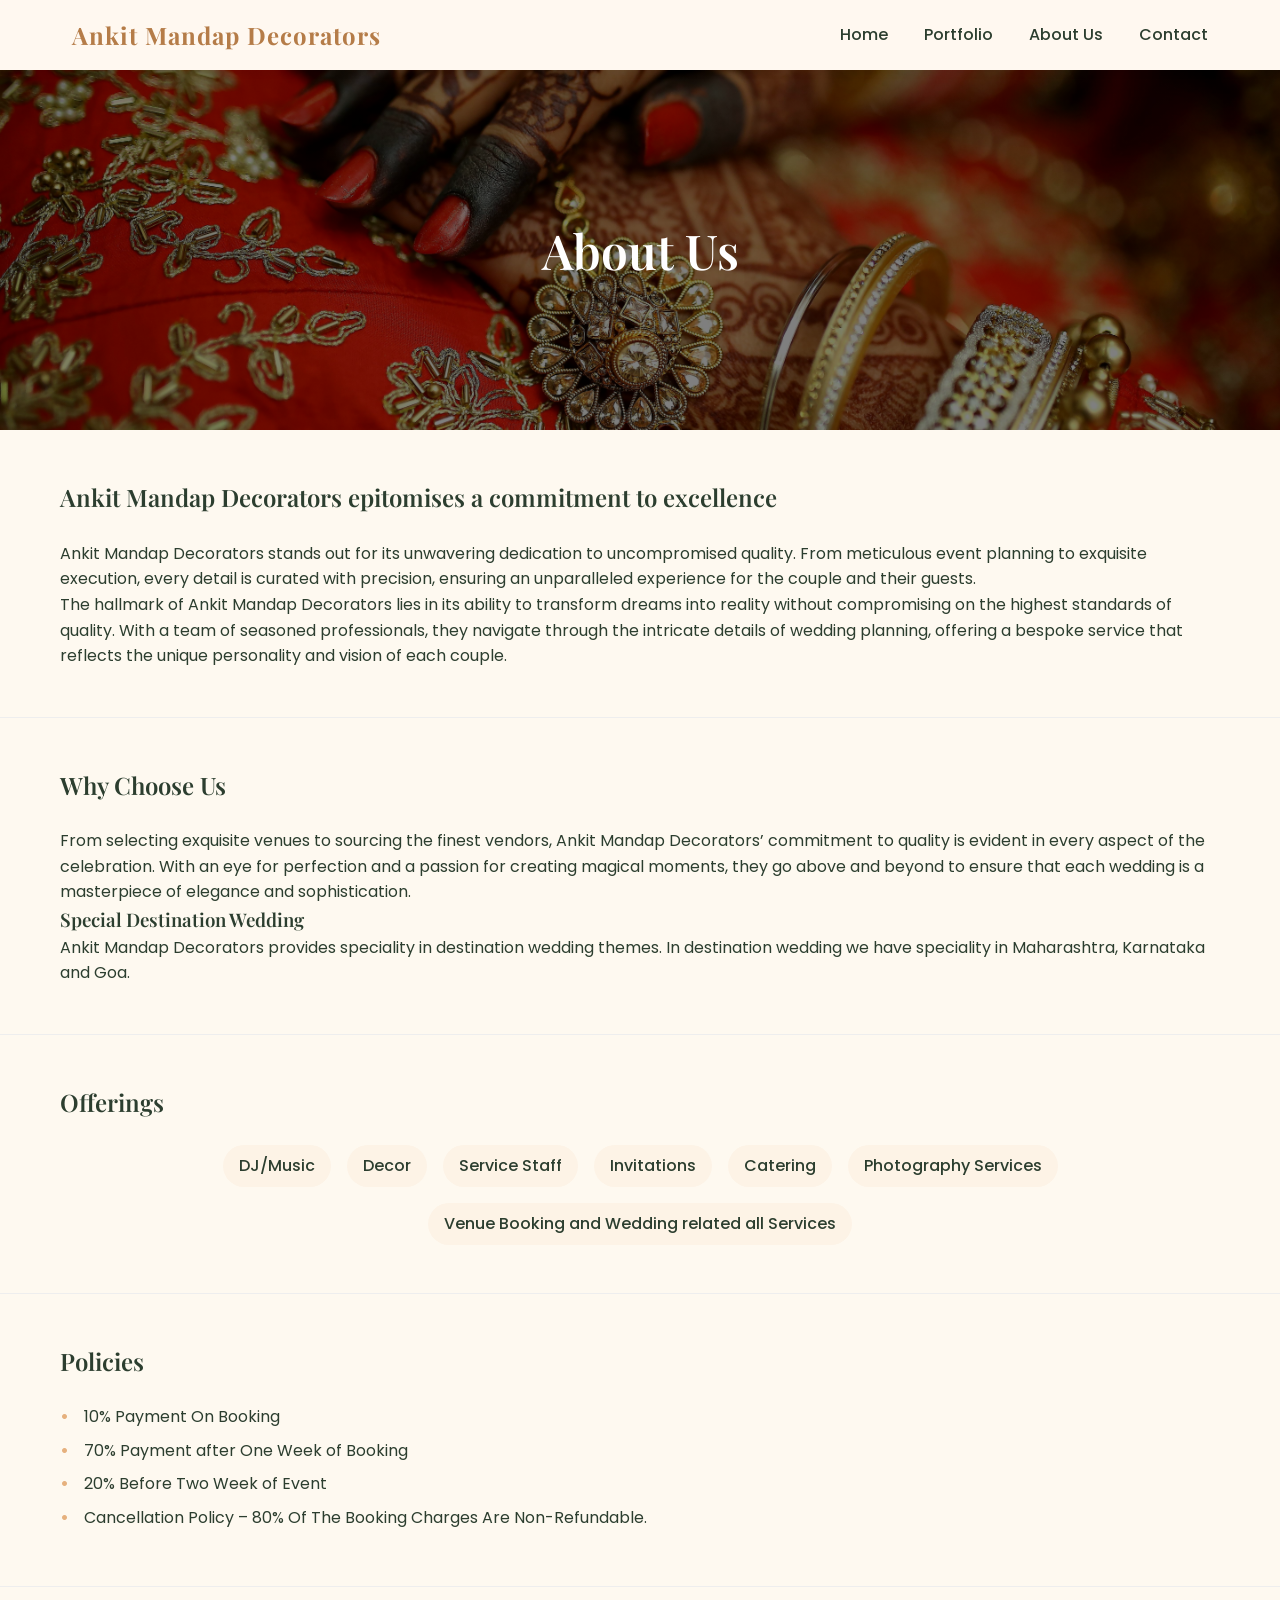
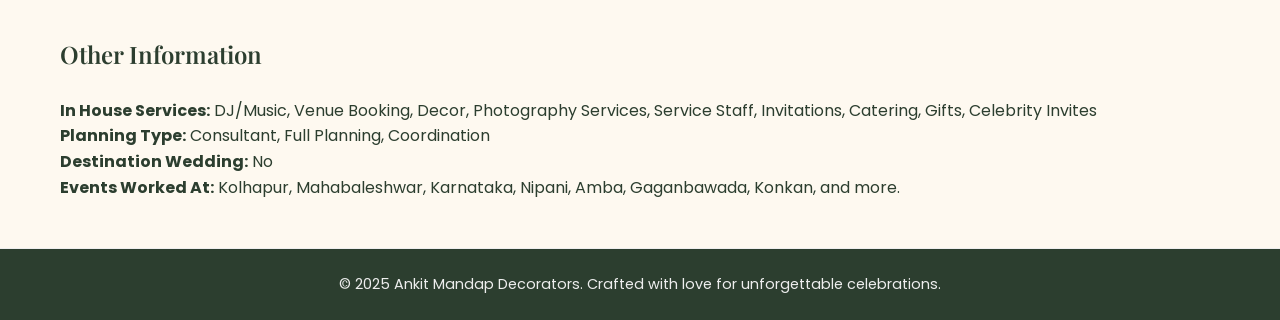
==== about.html @ 7919388d "Add files via upload" ====
<!DOCTYPE html>
<html lang="en">
<head>
    <meta charset="UTF-8">
    <meta name="viewport" content="width=device-width, initial-scale=1.0">
    <title>About Us | Ankit Mandap Decorators</title>
    <link rel="stylesheet" href="style.css">
    <link href="https://fonts.googleapis.com/css2?family=Playfair+Display:wght@400;600;700&family=Poppins:wght@300;400;500;600&display=swap" rel="stylesheet">
    <link rel="stylesheet" href="https://cdnjs.cloudflare.com/ajax/libs/font-awesome/6.0.0-beta3/css/all.min.css">
    <link rel="icon" href="assets/favicon.ico">
</head>
<body>
    <header>
        <nav>
            <div class="logo">Ankit Mandap Decorators</div>
            <div class="menu-icon" id="menuIcon">
                <i class="fas fa-bars"></i>
            </div>
            <div class="nav-links" id="navLinks">
                <a href="index.html">Home</a>
                <a href="portfolio.html">Portfolio</a>
                <a href="about.html">About Us</a>
                <a href="contact.html">Contact</a>
            </div>
        </nav>
    </header>

    <main>
        <section class="page-hero">
            <div class="container">
                <h1>About Us</h1>
            </div>
        </section>

        <section class="about-intro">
            <div class="container">
                <h2>Ankit Mandap Decorators epitomises a commitment to excellence</h2>
                <p>Ankit Mandap Decorators stands out for its unwavering dedication to uncompromised quality. From meticulous event planning to exquisite execution, every detail is curated with precision, ensuring an unparalleled experience for the couple and their guests.</p>
                <p>The hallmark of Ankit Mandap Decorators lies in its ability to transform dreams into reality without compromising on the highest standards of quality. With a team of seasoned professionals, they navigate through the intricate details of wedding planning, offering a bespoke service that reflects the unique personality and vision of each couple.</p>
            </div>
        </section>

        <section class="why-choose">
            <div class="container">
                <h2>Why Choose Us</h2>
                <p>From selecting exquisite venues to sourcing the finest vendors, Ankit Mandap Decorators’ commitment to quality is evident in every aspect of the celebration. With an eye for perfection and a passion for creating magical moments, they go above and beyond to ensure that each wedding is a masterpiece of elegance and sophistication.</p>
                <h3>Special Destination Wedding</h3>
                <p>Ankit Mandap Decorators provides speciality in destination wedding themes. In destination wedding we have speciality in Maharashtra, Karnataka and Goa.</p>
            </div>
        </section>

        <section class="offerings">
            <div class="container">
                <h2>Offerings</h2>
                <div class="offerings-grid">
                    <span>DJ/Music</span><span>Decor</span><span>Service Staff</span>
                    <span>Invitations</span><span>Catering</span><span>Photography Services</span>
                    <span>Venue Booking and Wedding related all Services</span>
                </div>
            </div>
        </section>

        <section class="policies">
            <div class="container">
                <h2>Policies</h2>
                <ul>
                    <li>10% Payment On Booking</li>
                    <li>70% Payment after One Week of Booking</li>
                    <li>20% Before Two Week of Event</li>
                    <li>Cancellation Policy – 80% Of The Booking Charges Are Non-Refundable.</li>
                </ul>
            </div>
        </section>

        <section class="other-info">
            <div class="container">
                <h2>Other Information</h2>
                <p><strong>In House Services:</strong> DJ/Music, Venue Booking, Decor, Photography Services, Service Staff, Invitations, Catering, Gifts, Celebrity Invites</p>
                <p><strong>Planning Type:</strong> Consultant, Full Planning, Coordination</p>
                <p><strong>Destination Wedding:</strong> No</p>
                <p><strong>Events Worked At:</strong> Kolhapur, Mahabaleshwar, Karnataka, Nipani, Amba, Gaganbawada, Konkan, and more.</p>
            </div>
        </section>
    </main>

    <footer>
        <p>&copy; 2025 Ankit Mandap Decorators. Crafted with love for unforgettable celebrations.</p>
    </footer>

    <script src="script.js"></script>
</body>
</html>
---- style.css ----
/* style.css */
* {
    margin: 0;
    padding: 0;
    box-sizing: border-box;
}

body {
    font-family: 'Poppins', sans-serif;
    line-height: 1.6;
    color: #2c3e2f;
    background-color: #fef9f0;
    overflow-x: hidden;
}

h1, h2, h3 {
    font-family: 'Playfair Display', serif;
    font-weight: 600;
}

.container {
    max-width: 1200px;
    margin: 0 auto;
    padding: 0 20px;
}

/* ===== Header & Navigation ===== */
header {
    background: #fff8f0;
    box-shadow: 0 2px 10px rgba(0,0,0,0.05);
    position: sticky;
    top: 0;
    z-index: 100;
}
nav {
    display: flex;
    justify-content: space-between;
    align-items: center;
    padding: 1rem 2rem;
    max-width: 1200px;
    margin: 0 auto;
}
.logo {
    font-size: 1.5rem;
    font-weight: bold;
    font-family: 'Playfair Display', serif;
    color: #b57c48;
    letter-spacing: 1px;
}
.nav-links a {
    margin-left: 2rem;
    text-decoration: none;
    color: #2c3e2f;
    font-weight: 500;
    transition: color 0.3s ease;
}
.nav-links a:hover {
    color: #e6b17e;
}
.menu-icon {
    display: none;
    font-size: 1.8rem;
    cursor: pointer;
}

/* ===== Hero Section ===== */
.hero {
    background: linear-gradient(rgba(0,0,0,0.4), rgba(0,0,0,0.4)), url('assets/images/hero-bg.jpg') center/cover no-repeat;
    height: 85vh;
    display: flex;
    align-items: center;
    text-align: center;
    color: white;
}
.hero-content {
    width: 100%;
    animation: fadeInUp 1s ease-out;
}
.hero h1 {
    font-size: 3.5rem;
    margin-bottom: 1rem;
    letter-spacing: 1px;
}
.hero p {
    font-size: 1.2rem;
    margin-bottom: 2rem;
}
.btn {
    display: inline-block;
    background: #e6b17e;
    color: white;
    padding: 12px 30px;
    border-radius: 40px;
    text-decoration: none;
    font-weight: 600;
    transition: all 0.3s ease;
    border: none;
    cursor: pointer;
}
.btn:hover {
    background: #c97e3a;
    transform: translateY(-3px);
    box-shadow: 0 5px 15px rgba(0,0,0,0.2);
}

/* ===== Services Section ===== */
.services {
    padding: 4rem 0;
    background: #fff;
}
.service-grid {
    display: flex;
    flex-wrap: wrap;
    justify-content: center;
    gap: 2rem;
}
.service-card {
    text-align: center;
    flex: 1 1 150px;
    max-width: 150px;
    transition: transform 0.3s ease;
}
.service-card:hover {
    transform: translateY(-5px);
}
.service-card .icon {
    background: #fdf3e6;
    width: 100px;
    height: 100px;
    line-height: 100px;
    border-radius: 50%;
    margin: 0 auto 1rem;
    font-size: 2.5rem;
    color: #b57c48;
    transition: all 0.3s ease;
}
.service-card:hover .icon {
    background: #e6b17e;
    color: white;
    transform: scale(1.05);
}
.service-card h3 {
    font-size: 1.2rem;
    font-weight: 600;
}

/* ===== Ideas Section ===== */
.ideas {
    background: #fdf3e6;
    padding: 4rem 0;
    text-align: center;
}
.ideas h2 {
    margin-bottom: 1rem;
}
.ideas p {
    max-width: 700px;
    margin: 0 auto;
    font-size: 1.1rem;
}

/* ===== Testimonials ===== */
.testimonials {
    padding: 4rem 0;
    background: #fff;
}
.testimonial-grid {
    display: grid;
    grid-template-columns: repeat(auto-fit, minmax(320px, 1fr));
    gap: 2rem;
}
.testimonial-card {
    background: #fffaf5;
    padding: 1.5rem;
    border-radius: 20px;
    box-shadow: 0 5px 15px rgba(0,0,0,0.05);
    transition: all 0.3s ease;
}
.testimonial-card:hover {
    transform: translateY(-5px);
    box-shadow: 0 10px 25px rgba(0,0,0,0.1);
}
.testimonial-card h4 {
    font-size: 1.2rem;
    margin-bottom: 0.2rem;
}
.testimonial-card .date {
    color: #b57c48;
    font-size: 0.8rem;
    margin-bottom: 1rem;
    display: inline-block;
}
.testimonial-card p {
    font-style: italic;
    margin-bottom: 1rem;
    color: #4a5b4a;
}
.read-more {
    color: #e6b17e;
    text-decoration: none;
    font-weight: 500;
    cursor: pointer;
    transition: color 0.3s;
}
.read-more:hover {
    color: #b57c48;
}

/* ===== Stats Section ===== */
.stats {
    background: #e6b17e;
    color: white;
    padding: 3rem 0;
    text-align: center;
}
.stats-grid {
    display: flex;
    flex-wrap: wrap;
    justify-content: space-around;
    gap: 2rem;
}
.stat-item {
    flex: 1;
    min-width: 150px;
}
.stat-number {
    font-size: 2.5rem;
    font-weight: 700;
    font-family: 'Playfair Display', serif;
}
.stat-label {
    font-size: 1rem;
    letter-spacing: 1px;
}

/* ===== Contact Section (homepage) ===== */
.contact {
    padding: 4rem 0;
    background: #fff8f0;
}
.contact-grid {
    display: flex;
    flex-wrap: wrap;
    gap: 2rem;
    justify-content: space-between;
}
.contact-info {
    flex: 1;
    min-width: 250px;
}
.contact-info p {
    margin: 1rem 0;
    display: flex;
    align-items: center;
    gap: 10px;
}
.contact-form {
    flex: 1;
    min-width: 250px;
}
.contact-form input, .contact-form textarea {
    width: 100%;
    padding: 12px;
    margin-bottom: 1rem;
    border: 1px solid #ddd;
    border-radius: 8px;
    font-family: inherit;
    transition: border-color 0.3s;
}
.contact-form input:focus, .contact-form textarea:focus {
    outline: none;
    border-color: #e6b17e;
}
.contact-form button {
    background: #b57c48;
    color: white;
    border: none;
    padding: 12px 20px;
    border-radius: 40px;
    cursor: pointer;
    font-weight: 600;
    transition: background 0.3s;
}
.contact-form button:hover {
    background: #c97e3a;
}

/* ===== Footer ===== */
footer {
    background: #2c3e2f;
    color: #eee;
    text-align: center;
    padding: 1.5rem;
    font-size: 0.9rem;
}

/* ===== About Page Specific Styles ===== */
.page-hero {
    background: linear-gradient(rgba(0,0,0,0.5), rgba(0,0,0,0.5)), url('assets/images/about-hero.jpg') center/cover no-repeat;
    height: 40vh;
    display: flex;
    align-items: center;
    justify-content: center;
    text-align: center;
    color: white;
}
.page-hero h1 {
    font-size: 3rem;
}
.about-intro, .why-choose, .offerings, .policies, .other-info {
    padding: 3rem 0;
    border-bottom: 1px solid #eee;
}
.about-intro h2, .why-choose h2, .offerings h2, .policies h2, .other-info h2 {
    margin-bottom: 1.5rem;
}
.offerings-grid {
    display: flex;
    flex-wrap: wrap;
    gap: 1rem;
    justify-content: center;
}
.offerings-grid span {
    background: #fdf3e6;
    padding: 0.5rem 1rem;
    border-radius: 30px;
    font-weight: 500;
}
.policies ul {
    list-style: none;
}
.policies li {
    margin-bottom: 0.5rem;
    position: relative;
    padding-left: 1.5rem;
}
.policies li::before {
    content: "•";
    color: #e6b17e;
    font-weight: bold;
    position: absolute;
    left: 0;
}

/* ===== Portfolio Page Styles ===== */
.portfolio-section {
    padding: 4rem 0;
}
.tab-buttons {
    text-align: center;
    margin-bottom: 2rem;
}
.tab-btn {
    background: none;
    border: none;
    font-size: 1.2rem;
    margin: 0 1rem;
    padding: 0.5rem 1rem;
    cursor: pointer;
    border-bottom: 2px solid transparent;
    transition: all 0.3s;
}
.tab-btn.active {
    border-bottom-color: #e6b17e;
    color: #e6b17e;
}
.tab-content {
    display: none;
    animation: fadeIn 0.5s ease;
}
.tab-content.active {
    display: block;
}
.photo-gallery, .video-grid {
    display: grid;
    grid-template-columns: repeat(auto-fill, minmax(280px, 1fr));
    gap: 1.5rem;
}
.photo-gallery img {
    width: 100%;
    height: 250px;
    object-fit: cover;
    border-radius: 10px;
    transition: transform 0.3s ease, box-shadow 0.3s;
    cursor: pointer;
}
.photo-gallery img:hover {
    transform: scale(1.03);
    box-shadow: 0 10px 20px rgba(0,0,0,0.2);
}
video {
    width: 100%;
    border-radius: 10px;
    outline: none;
}

/* ===== Contact Page Specific ===== */
.contact-page {
    padding: 4rem 0;
}
.contact-page h1 {
    text-align: center;
    margin-bottom: 2rem;
}
.contact-details {
    background: #fffaf5;
    padding: 2rem;
    border-radius: 20px;
}
.contact-details h2 {
    margin-top: 1rem;
    margin-bottom: 0.5rem;
}
.contact-details p, .contact-details address {
    margin-bottom: 0.5rem;
    font-style: normal;
}
.map {
    margin-top: 2rem;
    border-radius: 10px;
    overflow: hidden;
}

/* ===== Animations ===== */
@keyframes fadeInUp {
    from {
        opacity: 0;
        transform: translateY(30px);
    }
    to {
        opacity: 1;
        transform: translateY(0);
    }
}
@keyframes fadeIn {
    from { opacity: 0; }
    to { opacity: 1; }
}

/* ===== Responsive Design ===== */
@media (max-width: 768px) {
    nav {
        flex-wrap: wrap;
    }
    .nav-links {
        display: none;
        width: 100%;
        flex-direction: column;
        text-align: center;
        padding: 1rem 0;
    }
    .nav-links.active {
        display: flex;
    }
    .nav-links a {
        margin: 0.5rem 0;
    }
    .menu-icon {
        display: block;
    }
    .hero h1 {
        font-size: 2.2rem;
    }
    h2 {
        font-size: 1.8rem;
    }
    .service-card {
        flex: 1 1 100px;
    }
    .testimonial-grid {
        grid-template-columns: 1fr;
    }
    .contact-grid {
        flex-direction: column;
    }
    .page-hero h1 {
        font-size: 2rem;
    }
    .offerings-grid {
        gap: 0.8rem;
    }
}
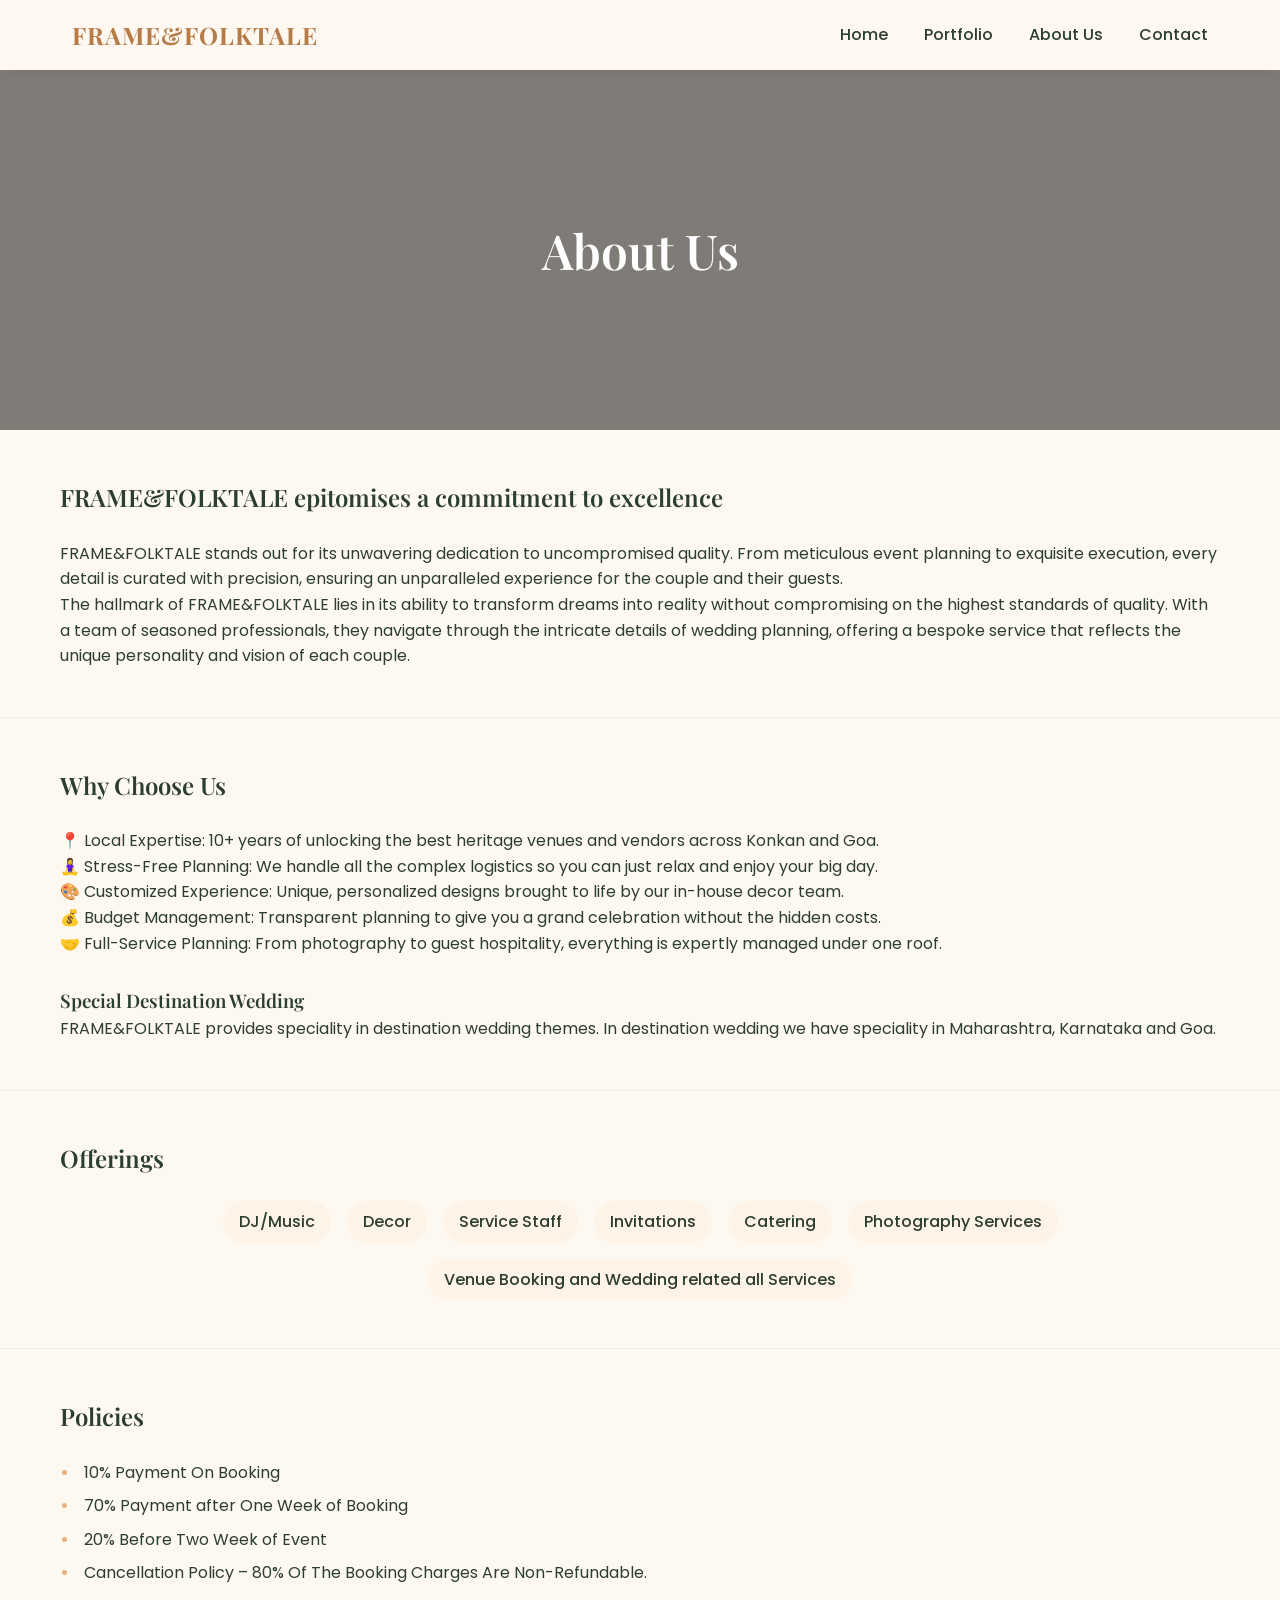
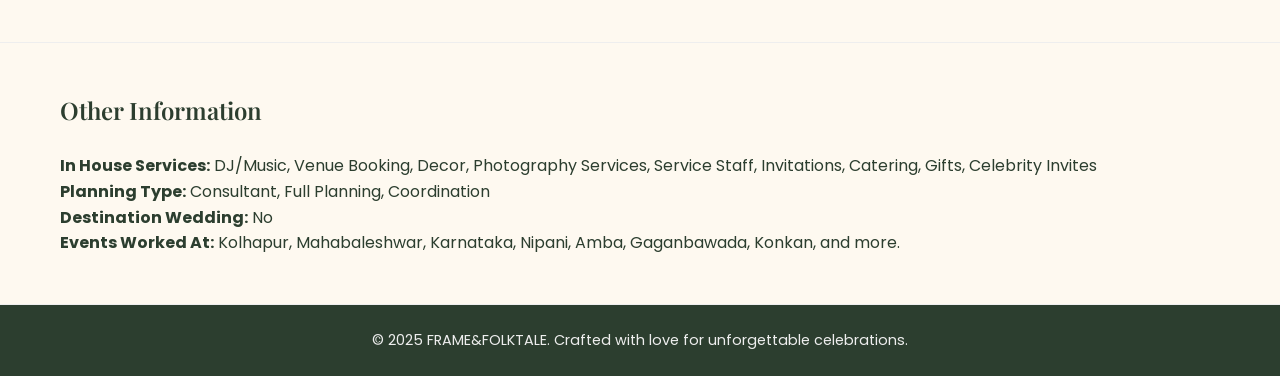
==== commit 7ccde5d5: "address changed" ====
--- a/about.html
+++ b/about.html
@@ -1,92 +1,96 @@
-<!DOCTYPE html>
-<html lang="en">
-<head>
-    <meta charset="UTF-8">
-    <meta name="viewport" content="width=device-width, initial-scale=1.0">
-    <title>About Us | Ankit Mandap Decorators</title>
-    <link rel="stylesheet" href="style.css">
-    <link href="https://fonts.googleapis.com/css2?family=Playfair+Display:wght@400;600;700&family=Poppins:wght@300;400;500;600&display=swap" rel="stylesheet">
-    <link rel="stylesheet" href="https://cdnjs.cloudflare.com/ajax/libs/font-awesome/6.0.0-beta3/css/all.min.css">
-    <link rel="icon" href="assets/favicon.ico">
-</head>
-<body>
-    <header>
-        <nav>
-            <div class="logo">Ankit Mandap Decorators</div>
-            <div class="menu-icon" id="menuIcon">
-                <i class="fas fa-bars"></i>
-            </div>
-            <div class="nav-links" id="navLinks">
-                <a href="index.html">Home</a>
-                <a href="portfolio.html">Portfolio</a>
-                <a href="about.html">About Us</a>
-                <a href="contact.html">Contact</a>
-            </div>
-        </nav>
-    </header>
-
-    <main>
-        <section class="page-hero">
-            <div class="container">
-                <h1>About Us</h1>
-            </div>
-        </section>
-
-        <section class="about-intro">
-            <div class="container">
-                <h2>Ankit Mandap Decorators epitomises a commitment to excellence</h2>
-                <p>Ankit Mandap Decorators stands out for its unwavering dedication to uncompromised quality. From meticulous event planning to exquisite execution, every detail is curated with precision, ensuring an unparalleled experience for the couple and their guests.</p>
-                <p>The hallmark of Ankit Mandap Decorators lies in its ability to transform dreams into reality without compromising on the highest standards of quality. With a team of seasoned professionals, they navigate through the intricate details of wedding planning, offering a bespoke service that reflects the unique personality and vision of each couple.</p>
-            </div>
-        </section>
-
-        <section class="why-choose">
-            <div class="container">
-                <h2>Why Choose Us</h2>
-                <p>From selecting exquisite venues to sourcing the finest vendors, Ankit Mandap Decorators’ commitment to quality is evident in every aspect of the celebration. With an eye for perfection and a passion for creating magical moments, they go above and beyond to ensure that each wedding is a masterpiece of elegance and sophistication.</p>
-                <h3>Special Destination Wedding</h3>
-                <p>Ankit Mandap Decorators provides speciality in destination wedding themes. In destination wedding we have speciality in Maharashtra, Karnataka and Goa.</p>
-            </div>
-        </section>
-
-        <section class="offerings">
-            <div class="container">
-                <h2>Offerings</h2>
-                <div class="offerings-grid">
-                    <span>DJ/Music</span><span>Decor</span><span>Service Staff</span>
-                    <span>Invitations</span><span>Catering</span><span>Photography Services</span>
-                    <span>Venue Booking and Wedding related all Services</span>
-                </div>
-            </div>
-        </section>
-
-        <section class="policies">
-            <div class="container">
-                <h2>Policies</h2>
-                <ul>
-                    <li>10% Payment On Booking</li>
-                    <li>70% Payment after One Week of Booking</li>
-                    <li>20% Before Two Week of Event</li>
-                    <li>Cancellation Policy – 80% Of The Booking Charges Are Non-Refundable.</li>
-                </ul>
-            </div>
-        </section>
-
-        <section class="other-info">
-            <div class="container">
-                <h2>Other Information</h2>
-                <p><strong>In House Services:</strong> DJ/Music, Venue Booking, Decor, Photography Services, Service Staff, Invitations, Catering, Gifts, Celebrity Invites</p>
-                <p><strong>Planning Type:</strong> Consultant, Full Planning, Coordination</p>
-                <p><strong>Destination Wedding:</strong> No</p>
-                <p><strong>Events Worked At:</strong> Kolhapur, Mahabaleshwar, Karnataka, Nipani, Amba, Gaganbawada, Konkan, and more.</p>
-            </div>
-        </section>
-    </main>
-
-    <footer>
-        <p>&copy; 2025 Ankit Mandap Decorators. Crafted with love for unforgettable celebrations.</p>
-    </footer>
-
-    <script src="script.js"></script>
-</body>
+<!DOCTYPE html>
+<html lang="en">
+<head>
+    <meta charset="UTF-8">
+    <meta name="viewport" content="width=device-width, initial-scale=1.0">
+    <title>About Us | FRAME&FOLKTALE</title>
+    <link rel="stylesheet" href="style.css">
+    <link href="https://fonts.googleapis.com/css2?family=Playfair+Display:wght@400;600;700&family=Poppins:wght@300;400;500;600&display=swap" rel="stylesheet">
+    <link rel="stylesheet" href="https://cdnjs.cloudflare.com/ajax/libs/font-awesome/6.0.0-beta3/css/all.min.css">
+    <link rel="icon" href="assets/favicon.ico">
+</head>
+<body>
+    <header>
+        <nav>
+            <div class="logo">FRAME&FOLKTALE</div>
+            <div class="menu-icon" id="menuIcon">
+                <i class="fas fa-bars"></i>
+            </div>
+            <div class="nav-links" id="navLinks">
+                <a href="index.html">Home</a>
+                <a href="portfolio.html">Portfolio</a>
+                <a href="about.html">About Us</a>
+                <a href="contact.html">Contact</a>
+            </div>
+        </nav>
+    </header>
+
+    <main>
+        <section class="page-hero">
+            <div class="container">
+                <h1>About Us</h1>
+            </div>
+        </section>
+
+        <section class="about-intro">
+            <div class="container">
+                <h2>FRAME&FOLKTALE epitomises a commitment to excellence</h2>
+                <p>FRAME&FOLKTALE stands out for its unwavering dedication to uncompromised quality. From meticulous event planning to exquisite execution, every detail is curated with precision, ensuring an unparalleled experience for the couple and their guests.</p>
+                <p>The hallmark of FRAME&FOLKTALE lies in its ability to transform dreams into reality without compromising on the highest standards of quality. With a team of seasoned professionals, they navigate through the intricate details of wedding planning, offering a bespoke service that reflects the unique personality and vision of each couple.</p>
+            </div>
+        </section>
+
+        <section class="why-choose">
+            <div class="container">
+                <h2>Why Choose Us</h2>
+                <p>📍 Local Expertise: 10+ years of unlocking the best heritage venues and vendors across Konkan and Goa.<br> 
+🧘‍♀️ Stress-Free Planning: We handle all the complex logistics so you can just relax and enjoy your big day.<br>
+🎨 Customized Experience: Unique, personalized designs brought to life by our in-house decor team.<br>
+💰 Budget Management: Transparent planning to give you a grand celebration without the hidden costs.<br>
+🤝 Full-Service Planning: From photography to guest hospitality, everything is expertly managed under one roof.<br></p>
+                <h3><br>Special Destination Wedding</h3>
+                <p>FRAME&FOLKTALE provides speciality in destination wedding themes. In destination wedding we have speciality in Maharashtra, Karnataka and Goa.</p>
+            </div>
+        </section>
+
+        <section class="offerings">
+            <div class="container">
+                <h2>Offerings</h2>
+                <div class="offerings-grid">
+                    <span>DJ/Music</span><span>Decor</span><span>Service Staff</span>
+                    <span>Invitations</span><span>Catering</span><span>Photography Services</span>
+                    <span>Venue Booking and Wedding related all Services</span>
+                </div>
+            </div>
+        </section>
+
+        <section class="policies">
+            <div class="container">
+                <h2>Policies</h2>
+                <ul>
+                    <li>10% Payment On Booking</li>
+                    <li>70% Payment after One Week of Booking</li>
+                    <li>20% Before Two Week of Event</li>
+                    <li>Cancellation Policy – 80% Of The Booking Charges Are Non-Refundable.</li>
+                </ul>
+            </div>
+        </section>
+
+        <section class="other-info">
+            <div class="container">
+                <h2>Other Information</h2>
+                <p><strong>In House Services:</strong> DJ/Music, Venue Booking, Decor, Photography Services, Service Staff, Invitations, Catering, Gifts, Celebrity Invites</p>
+                <p><strong>Planning Type:</strong> Consultant, Full Planning, Coordination</p>
+                <p><strong>Destination Wedding:</strong> No</p>
+                <p><strong>Events Worked At:</strong> Kolhapur, Mahabaleshwar, Karnataka, Nipani, Amba, Gaganbawada, Konkan, and more.</p>
+            </div>
+        </section>
+    </main>
+
+    <footer>
+        <p>&copy; 2025 FRAME&FOLKTALE. Crafted with love for unforgettable celebrations.</p>
+    </footer>
+
+    <script src="script.js"></script>
+</body>
 </html>
--- a/style.css
+++ b/style.css
@@ -1,482 +1,507 @@
-/* style.css */
-* {
-    margin: 0;
-    padding: 0;
-    box-sizing: border-box;
-}
-
-body {
-    font-family: 'Poppins', sans-serif;
-    line-height: 1.6;
-    color: #2c3e2f;
-    background-color: #fef9f0;
-    overflow-x: hidden;
-}
-
-h1, h2, h3 {
-    font-family: 'Playfair Display', serif;
-    font-weight: 600;
-}
-
-.container {
-    max-width: 1200px;
-    margin: 0 auto;
-    padding: 0 20px;
-}
-
-/* ===== Header & Navigation ===== */
-header {
-    background: #fff8f0;
-    box-shadow: 0 2px 10px rgba(0,0,0,0.05);
-    position: sticky;
-    top: 0;
-    z-index: 100;
-}
-nav {
-    display: flex;
-    justify-content: space-between;
-    align-items: center;
-    padding: 1rem 2rem;
-    max-width: 1200px;
-    margin: 0 auto;
-}
-.logo {
-    font-size: 1.5rem;
-    font-weight: bold;
-    font-family: 'Playfair Display', serif;
-    color: #b57c48;
-    letter-spacing: 1px;
-}
-.nav-links a {
-    margin-left: 2rem;
-    text-decoration: none;
-    color: #2c3e2f;
-    font-weight: 500;
-    transition: color 0.3s ease;
-}
-.nav-links a:hover {
-    color: #e6b17e;
-}
-.menu-icon {
-    display: none;
-    font-size: 1.8rem;
-    cursor: pointer;
-}
-
-/* ===== Hero Section ===== */
-.hero {
-    background: linear-gradient(rgba(0,0,0,0.4), rgba(0,0,0,0.4)), url('assets/images/hero-bg.jpg') center/cover no-repeat;
-    height: 85vh;
-    display: flex;
-    align-items: center;
-    text-align: center;
-    color: white;
-}
-.hero-content {
-    width: 100%;
-    animation: fadeInUp 1s ease-out;
-}
-.hero h1 {
-    font-size: 3.5rem;
-    margin-bottom: 1rem;
-    letter-spacing: 1px;
-}
-.hero p {
-    font-size: 1.2rem;
-    margin-bottom: 2rem;
-}
-.btn {
-    display: inline-block;
-    background: #e6b17e;
-    color: white;
-    padding: 12px 30px;
-    border-radius: 40px;
-    text-decoration: none;
-    font-weight: 600;
-    transition: all 0.3s ease;
-    border: none;
-    cursor: pointer;
-}
-.btn:hover {
-    background: #c97e3a;
-    transform: translateY(-3px);
-    box-shadow: 0 5px 15px rgba(0,0,0,0.2);
-}
-
-/* ===== Services Section ===== */
-.services {
-    padding: 4rem 0;
-    background: #fff;
-}
-.service-grid {
-    display: flex;
-    flex-wrap: wrap;
-    justify-content: center;
-    gap: 2rem;
-}
-.service-card {
-    text-align: center;
-    flex: 1 1 150px;
-    max-width: 150px;
-    transition: transform 0.3s ease;
-}
-.service-card:hover {
-    transform: translateY(-5px);
-}
-.service-card .icon {
-    background: #fdf3e6;
-    width: 100px;
-    height: 100px;
-    line-height: 100px;
-    border-radius: 50%;
-    margin: 0 auto 1rem;
-    font-size: 2.5rem;
-    color: #b57c48;
-    transition: all 0.3s ease;
-}
-.service-card:hover .icon {
-    background: #e6b17e;
-    color: white;
-    transform: scale(1.05);
-}
-.service-card h3 {
-    font-size: 1.2rem;
-    font-weight: 600;
-}
-
-/* ===== Ideas Section ===== */
-.ideas {
-    background: #fdf3e6;
-    padding: 4rem 0;
-    text-align: center;
-}
-.ideas h2 {
-    margin-bottom: 1rem;
-}
-.ideas p {
-    max-width: 700px;
-    margin: 0 auto;
-    font-size: 1.1rem;
-}
-
-/* ===== Testimonials ===== */
-.testimonials {
-    padding: 4rem 0;
-    background: #fff;
-}
-.testimonial-grid {
-    display: grid;
-    grid-template-columns: repeat(auto-fit, minmax(320px, 1fr));
-    gap: 2rem;
-}
-.testimonial-card {
-    background: #fffaf5;
-    padding: 1.5rem;
-    border-radius: 20px;
-    box-shadow: 0 5px 15px rgba(0,0,0,0.05);
-    transition: all 0.3s ease;
-}
-.testimonial-card:hover {
-    transform: translateY(-5px);
-    box-shadow: 0 10px 25px rgba(0,0,0,0.1);
-}
-.testimonial-card h4 {
-    font-size: 1.2rem;
-    margin-bottom: 0.2rem;
-}
-.testimonial-card .date {
-    color: #b57c48;
-    font-size: 0.8rem;
-    margin-bottom: 1rem;
-    display: inline-block;
-}
-.testimonial-card p {
-    font-style: italic;
-    margin-bottom: 1rem;
-    color: #4a5b4a;
-}
-.read-more {
-    color: #e6b17e;
-    text-decoration: none;
-    font-weight: 500;
-    cursor: pointer;
-    transition: color 0.3s;
-}
-.read-more:hover {
-    color: #b57c48;
-}
-
-/* ===== Stats Section ===== */
-.stats {
-    background: #e6b17e;
-    color: white;
-    padding: 3rem 0;
-    text-align: center;
-}
-.stats-grid {
-    display: flex;
-    flex-wrap: wrap;
-    justify-content: space-around;
-    gap: 2rem;
-}
-.stat-item {
-    flex: 1;
-    min-width: 150px;
-}
-.stat-number {
-    font-size: 2.5rem;
-    font-weight: 700;
-    font-family: 'Playfair Display', serif;
-}
-.stat-label {
-    font-size: 1rem;
-    letter-spacing: 1px;
-}
-
-/* ===== Contact Section (homepage) ===== */
-.contact {
-    padding: 4rem 0;
-    background: #fff8f0;
-}
-.contact-grid {
-    display: flex;
-    flex-wrap: wrap;
-    gap: 2rem;
-    justify-content: space-between;
-}
-.contact-info {
-    flex: 1;
-    min-width: 250px;
-}
-.contact-info p {
-    margin: 1rem 0;
-    display: flex;
-    align-items: center;
-    gap: 10px;
-}
-.contact-form {
-    flex: 1;
-    min-width: 250px;
-}
-.contact-form input, .contact-form textarea {
-    width: 100%;
-    padding: 12px;
-    margin-bottom: 1rem;
-    border: 1px solid #ddd;
-    border-radius: 8px;
-    font-family: inherit;
-    transition: border-color 0.3s;
-}
-.contact-form input:focus, .contact-form textarea:focus {
-    outline: none;
-    border-color: #e6b17e;
-}
-.contact-form button {
-    background: #b57c48;
-    color: white;
-    border: none;
-    padding: 12px 20px;
-    border-radius: 40px;
-    cursor: pointer;
-    font-weight: 600;
-    transition: background 0.3s;
-}
-.contact-form button:hover {
-    background: #c97e3a;
-}
-
-/* ===== Footer ===== */
-footer {
-    background: #2c3e2f;
-    color: #eee;
-    text-align: center;
-    padding: 1.5rem;
-    font-size: 0.9rem;
-}
-
-/* ===== About Page Specific Styles ===== */
-.page-hero {
-    background: linear-gradient(rgba(0,0,0,0.5), rgba(0,0,0,0.5)), url('assets/images/about-hero.jpg') center/cover no-repeat;
-    height: 40vh;
-    display: flex;
-    align-items: center;
-    justify-content: center;
-    text-align: center;
-    color: white;
-}
-.page-hero h1 {
-    font-size: 3rem;
-}
-.about-intro, .why-choose, .offerings, .policies, .other-info {
-    padding: 3rem 0;
-    border-bottom: 1px solid #eee;
-}
-.about-intro h2, .why-choose h2, .offerings h2, .policies h2, .other-info h2 {
-    margin-bottom: 1.5rem;
-}
-.offerings-grid {
-    display: flex;
-    flex-wrap: wrap;
-    gap: 1rem;
-    justify-content: center;
-}
-.offerings-grid span {
-    background: #fdf3e6;
-    padding: 0.5rem 1rem;
-    border-radius: 30px;
-    font-weight: 500;
-}
-.policies ul {
-    list-style: none;
-}
-.policies li {
-    margin-bottom: 0.5rem;
-    position: relative;
-    padding-left: 1.5rem;
-}
-.policies li::before {
-    content: "•";
-    color: #e6b17e;
-    font-weight: bold;
-    position: absolute;
-    left: 0;
-}
-
-/* ===== Portfolio Page Styles ===== */
-.portfolio-section {
-    padding: 4rem 0;
-}
-.tab-buttons {
-    text-align: center;
-    margin-bottom: 2rem;
-}
-.tab-btn {
-    background: none;
-    border: none;
-    font-size: 1.2rem;
-    margin: 0 1rem;
-    padding: 0.5rem 1rem;
-    cursor: pointer;
-    border-bottom: 2px solid transparent;
-    transition: all 0.3s;
-}
-.tab-btn.active {
-    border-bottom-color: #e6b17e;
-    color: #e6b17e;
-}
-.tab-content {
-    display: none;
-    animation: fadeIn 0.5s ease;
-}
-.tab-content.active {
-    display: block;
-}
-.photo-gallery, .video-grid {
-    display: grid;
-    grid-template-columns: repeat(auto-fill, minmax(280px, 1fr));
-    gap: 1.5rem;
-}
-.photo-gallery img {
-    width: 100%;
-    height: 250px;
-    object-fit: cover;
-    border-radius: 10px;
-    transition: transform 0.3s ease, box-shadow 0.3s;
-    cursor: pointer;
-}
-.photo-gallery img:hover {
-    transform: scale(1.03);
-    box-shadow: 0 10px 20px rgba(0,0,0,0.2);
-}
-video {
-    width: 100%;
-    border-radius: 10px;
-    outline: none;
-}
-
-/* ===== Contact Page Specific ===== */
-.contact-page {
-    padding: 4rem 0;
-}
-.contact-page h1 {
-    text-align: center;
-    margin-bottom: 2rem;
-}
-.contact-details {
-    background: #fffaf5;
-    padding: 2rem;
-    border-radius: 20px;
-}
-.contact-details h2 {
-    margin-top: 1rem;
-    margin-bottom: 0.5rem;
-}
-.contact-details p, .contact-details address {
-    margin-bottom: 0.5rem;
-    font-style: normal;
-}
-.map {
-    margin-top: 2rem;
-    border-radius: 10px;
-    overflow: hidden;
-}
-
-/* ===== Animations ===== */
-@keyframes fadeInUp {
-    from {
-        opacity: 0;
-        transform: translateY(30px);
-    }
-    to {
-        opacity: 1;
-        transform: translateY(0);
-    }
-}
-@keyframes fadeIn {
-    from { opacity: 0; }
-    to { opacity: 1; }
-}
-
-/* ===== Responsive Design ===== */
-@media (max-width: 768px) {
-    nav {
-        flex-wrap: wrap;
-    }
-    .nav-links {
-        display: none;
-        width: 100%;
-        flex-direction: column;
-        text-align: center;
-        padding: 1rem 0;
-    }
-    .nav-links.active {
-        display: flex;
-    }
-    .nav-links a {
-        margin: 0.5rem 0;
-    }
-    .menu-icon {
-        display: block;
-    }
-    .hero h1 {
-        font-size: 2.2rem;
-    }
-    h2 {
-        font-size: 1.8rem;
-    }
-    .service-card {
-        flex: 1 1 100px;
-    }
-    .testimonial-grid {
-        grid-template-columns: 1fr;
-    }
-    .contact-grid {
-        flex-direction: column;
-    }
-    .page-hero h1 {
-        font-size: 2rem;
-    }
-    .offerings-grid {
-        gap: 0.8rem;
-    }
+/* style.css - Full version with uniform gallery boxes */
+* {
+    margin: 0;
+    padding: 0;
+    box-sizing: border-box;
+}
+
+body {
+    font-family: 'Poppins', sans-serif;
+    line-height: 1.6;
+    color: #2c3e2f;
+    background-color: #fef9f0;
+    overflow-x: hidden;
+}
+
+h1, h2, h3 {
+    font-family: 'Playfair Display', serif;
+    font-weight: 600;
+}
+
+.container {
+    max-width: 1200px;
+    margin: 0 auto;
+    padding: 0 20px;
+}
+
+/* ===== Header & Navigation ===== */
+header {
+    background: #fff8f0;
+    box-shadow: 0 2px 10px rgba(0,0,0,0.05);
+    position: sticky;
+    top: 0;
+    z-index: 100;
+}
+nav {
+    display: flex;
+    justify-content: space-between;
+    align-items: center;
+    padding: 1rem 2rem;
+    max-width: 1200px;
+    margin: 0 auto;
+}
+.logo {
+    font-size: 1.5rem;
+    font-weight: bold;
+    font-family: 'Playfair Display', serif;
+    color: #b57c48;
+    letter-spacing: 1px;
+}
+.nav-links a {
+    margin-left: 2rem;
+    text-decoration: none;
+    color: #2c3e2f;
+    font-weight: 500;
+    transition: color 0.3s ease;
+}
+.nav-links a:hover {
+    color: #e6b17e;
+}
+.menu-icon {
+    display: none;
+    font-size: 1.8rem;
+    cursor: pointer;
+}
+
+/* ===== Hero Section ===== */
+.hero {
+    background: linear-gradient(rgba(0,0,0,0.4), rgba(0,0,0,0.4)), url('assets/images/hero-bg.jpg') center/cover no-repeat;
+    height: 85vh;
+    display: flex;
+    align-items: center;
+    text-align: center;
+    color: white;
+}
+.hero-content {
+    width: 100%;
+    animation: fadeInUp 1s ease-out;
+}
+.hero h1 {
+    font-size: 3.5rem;
+    margin-bottom: 1rem;
+    letter-spacing: 1px;
+}
+.hero p {
+    font-size: 1.2rem;
+    margin-bottom: 2rem;
+}
+.btn {
+    display: inline-block;
+    background: #e6b17e;
+    color: white;
+    padding: 12px 30px;
+    border-radius: 40px;
+    text-decoration: none;
+    font-weight: 600;
+    transition: all 0.3s ease;
+    border: none;
+    cursor: pointer;
+}
+.btn:hover {
+    background: #c97e3a;
+    transform: translateY(-3px);
+    box-shadow: 0 5px 15px rgba(0,0,0,0.2);
+}
+
+/* ===== Services Section ===== */
+.services {
+    padding: 4rem 0;
+    background: #fff;
+}
+.service-grid {
+    display: flex;
+    flex-wrap: wrap;
+    justify-content: center;
+    gap: 2rem;
+}
+.service-card {
+    text-align: center;
+    flex: 1 1 150px;
+    max-width: 150px;
+    transition: transform 0.3s ease;
+}
+.service-card:hover {
+    transform: translateY(-5px);
+}
+.service-card .icon {
+    background: #fdf3e6;
+    width: 100px;
+    height: 100px;
+    line-height: 100px;
+    border-radius: 50%;
+    margin: 0 auto 1rem;
+    font-size: 2.5rem;
+    color: #b57c48;
+    transition: all 0.3s ease;
+}
+.service-card:hover .icon {
+    background: #e6b17e;
+    color: white;
+    transform: scale(1.05);
+}
+.service-card h3 {
+    font-size: 1.2rem;
+    font-weight: 600;
+}
+
+/* ===== Ideas Section ===== */
+.ideas {
+    background: #fdf3e6;
+    padding: 4rem 0;
+    text-align: center;
+}
+.ideas h2 {
+    margin-bottom: 1rem;
+}
+.ideas p {
+    max-width: 700px;
+    margin: 0 auto;
+    font-size: 1.1rem;
+}
+
+/* ===== Testimonials ===== */
+.testimonials {
+    padding: 4rem 0;
+    background: #fff;
+}
+.testimonial-grid {
+    display: grid;
+    grid-template-columns: repeat(auto-fit, minmax(320px, 1fr));
+    gap: 2rem;
+}
+.testimonial-card {
+    background: #fffaf5;
+    padding: 1.5rem;
+    border-radius: 20px;
+    box-shadow: 0 5px 15px rgba(0,0,0,0.05);
+    transition: all 0.3s ease;
+}
+.testimonial-card:hover {
+    transform: translateY(-5px);
+    box-shadow: 0 10px 25px rgba(0,0,0,0.1);
+}
+.testimonial-card h4 {
+    font-size: 1.2rem;
+    margin-bottom: 0.2rem;
+}
+.testimonial-card .date {
+    color: #b57c48;
+    font-size: 0.8rem;
+    margin-bottom: 1rem;
+    display: inline-block;
+}
+.testimonial-card p {
+    font-style: italic;
+    margin-bottom: 1rem;
+    color: #4a5b4a;
+}
+.read-more {
+    color: #e6b17e;
+    text-decoration: none;
+    font-weight: 500;
+    cursor: pointer;
+    transition: color 0.3s;
+}
+.read-more:hover {
+    color: #b57c48;
+}
+
+/* ===== Stats Section ===== */
+.stats {
+    background: #e6b17e;
+    color: white;
+    padding: 3rem 0;
+    text-align: center;
+}
+.stats-grid {
+    display: flex;
+    flex-wrap: wrap;
+    justify-content: space-around;
+    gap: 2rem;
+}
+.stat-item {
+    flex: 1;
+    min-width: 150px;
+}
+.stat-number {
+    font-size: 2.5rem;
+    font-weight: 700;
+    font-family: 'Playfair Display', serif;
+}
+.stat-label {
+    font-size: 1rem;
+    letter-spacing: 1px;
+}
+
+/* ===== Contact Section (homepage) ===== */
+.contact {
+    padding: 4rem 0;
+    background: #fff8f0;
+}
+.contact-grid {
+    display: flex;
+    flex-wrap: wrap;
+    gap: 2rem;
+    justify-content: space-between;
+}
+.contact-info {
+    flex: 1;
+    min-width: 250px;
+}
+.contact-info p {
+    margin: 1rem 0;
+    display: flex;
+    align-items: center;
+    gap: 10px;
+}
+.contact-form {
+    flex: 1;
+    min-width: 250px;
+}
+.contact-form input, .contact-form textarea {
+    width: 100%;
+    padding: 12px;
+    margin-bottom: 1rem;
+    border: 1px solid #ddd;
+    border-radius: 8px;
+    font-family: inherit;
+    transition: border-color 0.3s;
+}
+.contact-form input:focus, .contact-form textarea:focus {
+    outline: none;
+    border-color: #e6b17e;
+}
+.contact-form button {
+    background: #b57c48;
+    color: white;
+    border: none;
+    padding: 12px 20px;
+    border-radius: 40px;
+    cursor: pointer;
+    font-weight: 600;
+    transition: background 0.3s;
+}
+.contact-form button:hover {
+    background: #c97e3a;
+}
+
+/* ===== Footer ===== */
+footer {
+    background: #2c3e2f;
+    color: #eee;
+    text-align: center;
+    padding: 1.5rem;
+    font-size: 0.9rem;
+}
+
+/* ===== About Page Specific Styles ===== */
+.page-hero {
+    background: linear-gradient(rgba(0,0,0,0.5), rgba(0,0,0,0.5)), url('assets/images/gallery21.jpeg') center/cover no-repeat;
+    height: 40vh;
+    display: flex;
+    align-items: center;
+    justify-content: center;
+    text-align: center;
+    color: white;
+}
+.page-hero h1 {
+    font-size: 3rem;
+}
+.about-intro, .why-choose, .offerings, .policies, .other-info {
+    padding: 3rem 0;
+    border-bottom: 1px solid #eee;
+}
+.about-intro h2, .why-choose h2, .offerings h2, .policies h2, .other-info h2 {
+    margin-bottom: 1.5rem;
+}
+.offerings-grid {
+    display: flex;
+    flex-wrap: wrap;
+    gap: 1rem;
+    justify-content: center;
+}
+.offerings-grid span {
+    background: #fdf3e6;
+    padding: 0.5rem 1rem;
+    border-radius: 30px;
+    font-weight: 500;
+}
+.policies ul {
+    list-style: none;
+}
+.policies li {
+    margin-bottom: 0.5rem;
+    position: relative;
+    padding-left: 1.5rem;
+}
+.policies li::before {
+    content: "•";
+    color: #e6b17e;
+    font-weight: bold;
+    position: absolute;
+    left: 0;
+}
+
+/* ===== Portfolio Page Styles (UNIFORM ASPECT RATIO) ===== */
+.portfolio-section {
+    padding: 4rem 0;
+}
+.tab-buttons {
+    text-align: center;
+    margin-bottom: 2rem;
+}
+.tab-btn {
+    background: none;
+    border: none;
+    font-size: 1.2rem;
+    margin: 0 1rem;
+    padding: 0.5rem 1rem;
+    cursor: pointer;
+    border-bottom: 2px solid transparent;
+    transition: all 0.3s;
+}
+.tab-btn.active {
+    border-bottom-color: #e6b17e;
+    color: #e6b17e;
+}
+.tab-content {
+    display: none;
+    animation: fadeIn 0.5s ease;
+}
+.tab-content.active {
+    display: block;
+}
+
+/* Uniform boxes - all images same aspect ratio (4:3) */
+.photo-gallery {
+    display: grid;
+    grid-template-columns: repeat(auto-fill, minmax(280px, 1fr));
+    gap: 1.5rem;
+}
+.photo-gallery a {
+    display: block;
+    aspect-ratio: 4 / 3;
+    overflow: hidden;
+    border-radius: 12px;
+    box-shadow: 0 5px 15px rgba(0,0,0,0.1);
+    transition: transform 0.3s ease, box-shadow 0.3s;
+    background: #f5f0e8;
+}
+.photo-gallery a:hover {
+    transform: translateY(-5px);
+    box-shadow: 0 15px 30px rgba(0,0,0,0.15);
+}
+.photo-gallery img {
+    width: 100%;
+    height: 100%;
+    object-fit: cover;
+    display: block;
+    transition: transform 0.4s;
+}
+.photo-gallery a:hover img {
+    transform: scale(1.02);
+}
+
+/* Video grid */
+.video-grid {
+    display: grid;
+    grid-template-columns: repeat(auto-fill, minmax(320px, 1fr));
+    gap: 1.5rem;
+}
+video {
+    width: 100%;
+    border-radius: 12px;
+    box-shadow: 0 5px 15px rgba(0,0,0,0.1);
+    outline: none;
+}
+
+/* ===== Contact Page Specific ===== */
+.contact-page {
+    padding: 4rem 0;
+}
+.contact-page h1 {
+    text-align: center;
+    margin-bottom: 2rem;
+}
+.contact-details {
+    background: #fffaf5;
+    padding: 2rem;
+    border-radius: 20px;
+}
+.contact-details h2 {
+    margin-top: 1rem;
+    margin-bottom: 0.5rem;
+}
+.contact-details p, .contact-details address {
+    margin-bottom: 0.5rem;
+    font-style: normal;
+}
+.map {
+    margin-top: 2rem;
+    border-radius: 10px;
+    overflow: hidden;
+}
+
+/* ===== Animations ===== */
+@keyframes fadeInUp {
+    from {
+        opacity: 0;
+        transform: translateY(30px);
+    }
+    to {
+        opacity: 1;
+        transform: translateY(0);
+    }
+}
+@keyframes fadeIn {
+    from { opacity: 0; }
+    to { opacity: 1; }
+}
+
+/* ===== Responsive Design ===== */
+@media (max-width: 768px) {
+    nav {
+        flex-wrap: wrap;
+    }
+    .nav-links {
+        display: none;
+        width: 100%;
+        flex-direction: column;
+        text-align: center;
+        padding: 1rem 0;
+    }
+    .nav-links.active {
+        display: flex;
+    }
+    .nav-links a {
+        margin: 0.5rem 0;
+    }
+    .menu-icon {
+        display: block;
+    }
+    .hero h1 {
+        font-size: 2.2rem;
+    }
+    h2 {
+        font-size: 1.8rem;
+    }
+    .service-card {
+        flex: 1 1 100px;
+    }
+    .testimonial-grid {
+        grid-template-columns: 1fr;
+    }
+    .contact-grid {
+        flex-direction: column;
+    }
+    .page-hero h1 {
+        font-size: 2rem;
+    }
+    .offerings-grid {
+        gap: 0.8rem;
+    }
+    .photo-gallery {
+        grid-template-columns: repeat(auto-fill, minmax(250px, 1fr));
+        gap: 1rem;
+    }
 }
